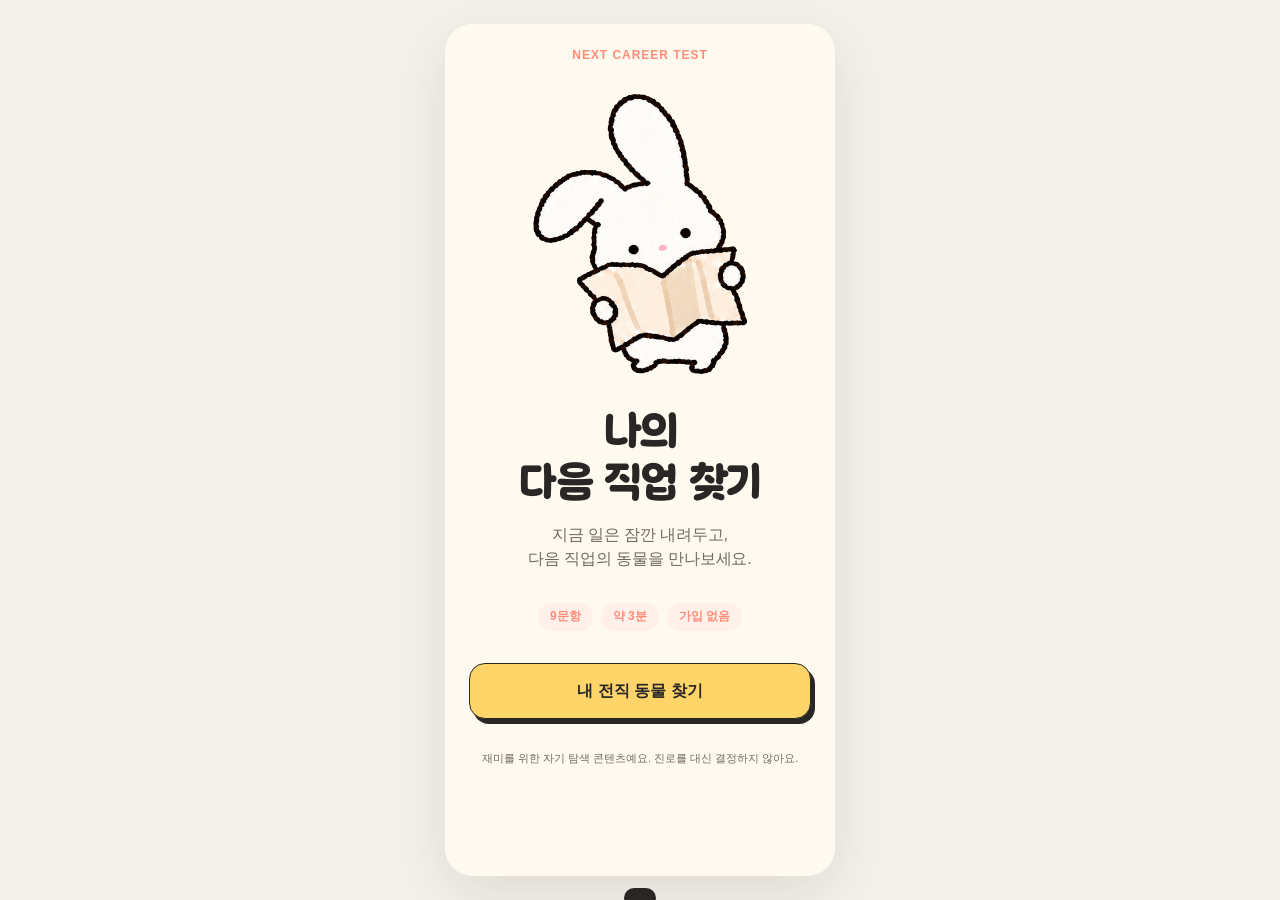
==== generated/index.html @ 393799ec "Add GA4 funnel analytics" ====
<!doctype html>
<html lang="ko">
  <head>
    <meta charset="utf-8" />
    <meta name="viewport" content="width=device-width, initial-scale=1" />
    <meta name="theme-color" content="#fffaf0" />
    <meta name="description" content="9개의 질문으로 만나는 나의 다음 직업 동물" />
    <title>나의 다음 직업 찾기</title>
    <link rel="stylesheet" href="styles.css?v=20261103d" />
    <script async src="https://www.googletagmanager.com/gtag/js?id=G-WHM8Y81MM2"></script>
    <script src="app.js?v=20261103d" defer></script>
  </head>
  <body>
    <a class="skip-link" href="#app">본문으로 건너뛰기</a>
    <main id="app" class="app-shell" tabindex="-1" aria-live="polite">
      <section class="loading-card" aria-label="불러오는 중">
        <p class="eyebrow">CAREER ANIMAL LOADING</p>
        <h1>동물 친구들이 출근 중이에요…</h1>
      </section>
    </main>
    <div id="toast" class="toast" role="status" aria-live="polite"></div>
  </body>
</html>
---- generated/styles.css ----
@font-face {
  font-family: "Hakgyoansim Dunggeunmiso Web";
  src: url("assets/fonts/Hakgyoansim-Dunggeunmiso-TTF-B.ttf") format("truetype");
  font-style: normal;
  font-weight: 700;
  font-display: swap;
}

:root {
  color-scheme: light;
  --ink: #292725;
  --muted: #6f6962;
  --paper: #fffaf0;
  --card: #fffef9;
  --white: #fff;
  --line: #ded6cb;
  --coral: #ff8d78;
  --coral-soft: #fff0ea;
  --yellow: #ffd56a;
  --purple: #a978e8;
  --purple-soft: #f3ebff;
  --green-soft: #dff7ec;
  --display: "Hakgyoansim Dunggeunmiso Web", "Arial Rounded MT Bold", system-ui, sans-serif;
  --body: Pretendard, SUIT, -apple-system, BlinkMacSystemFont, "Segoe UI", sans-serif;
}

* { box-sizing: border-box; }
html { min-height: 100%; background: #f4f1eb; }

body {
  min-height: 100vh;
  margin: 0;
  color: var(--ink);
  font-family: var(--body);
  background: #f4f1eb;
}

button, select { font: inherit; }
button { -webkit-tap-highlight-color: transparent; }

.skip-link {
  position: fixed;
  left: 1rem;
  top: -5rem;
  z-index: 100;
  padding: 0.7rem 1rem;
  color: white;
  background: var(--ink);
  border-radius: 0.8rem;
}

.skip-link:focus { top: 1rem; }

.app-shell {
  width: min(100%, 390px);
  min-height: 100vh;
  margin: 0 auto;
  padding: 0;
  background: var(--paper);
}

.app-shell:focus { outline: none; }

.screen, .loading-card {
  width: 100%;
  min-height: 100vh;
  animation: arrive 280ms ease-out both;
}

.hero {
  display: flex;
  flex-direction: column;
  align-items: center;
  gap: 32px;
  min-height: 844px;
  padding: 24px;
  overflow: hidden;
  text-align: center;
  border-radius: 28px;
  background: var(--paper);
}

.eyebrow {
  width: 100%;
  margin: 0;
  color: var(--coral);
  font-size: 12px;
  font-weight: 800;
  line-height: 1.2;
  letter-spacing: 0.08em;
  text-align: center;
}

.hero-cast {
  width: 280px;
  height: 280px;
  object-fit: contain;
  display: block;
}

.hero-heading { display: grid; gap: 16px; width: 100%; }

h1, h2, h3 {
  margin: 0;
  color: var(--ink);
  font-family: var(--display);
  text-wrap: balance;
  word-break: keep-all;
  overflow-wrap: break-word;
}

.hero h1 {
  display: grid;
  font-size: 42px;
  line-height: 1.2;
  letter-spacing: -0.04em;
}

.hero-copy {
  margin: 0;
  color: var(--muted);
  font-size: 16px;
  font-weight: 500;
  line-height: 1.5;
  letter-spacing: -0.01em;
  word-break: keep-all;
}

.meta-pills, .tag-row, .keyword-row {
  display: flex;
  flex-wrap: wrap;
  gap: 8px;
  justify-content: center;
}

.pill, .tag, .keyword {
  display: inline-flex;
  align-items: center;
  min-height: 28px;
  padding: 7px 12px;
  border-radius: 999px;
  color: var(--coral);
  background: var(--coral-soft);
  font-size: 12px;
  font-weight: 650;
  line-height: 1.15;
}

.primary-button, .secondary-button, .text-button { min-height: 44px; cursor: pointer; font-weight: 800; }

.primary-button {
  width: 100%;
  min-height: 56px;
  padding: 0 18px;
  border: 1.5px solid var(--ink);
  border-radius: 16px;
  color: var(--ink);
  background: var(--yellow);
  box-shadow: 4px 5px 0 var(--ink);
  font-size: 16px;
}

.primary-button:hover { transform: translate(-1px, -1px); box-shadow: 6px 7px 0 var(--ink); }
.primary-button:active { transform: translate(3px, 4px); box-shadow: 1px 1px 0 var(--ink); }

.secondary-button {
  width: 100%;
  border: 1.5px solid var(--line);
  border-radius: 16px;
  color: var(--ink);
  background: white;
}

.text-button {
  padding: 0;
  border: 0;
  color: var(--muted);
  background: transparent;
  font-size: 13px;
  font-weight: 650;
}

.hero .primary-button { flex: 0 0 auto; }
.disclaimer { margin: 0; color: var(--muted); font-size: 11px; line-height: 1.45; text-align: center; }

.question-screen {
  display: flex;
  flex-direction: column;
  gap: 32px;
  min-height: 844px;
  padding: 24px;
  border-radius: 28px;
  background: var(--paper);
}

.topbar { display: grid; gap: 8px; }

.progress-label {
  display: flex;
  justify-content: space-between;
  color: var(--muted);
  font-size: 12px;
  font-weight: 650;
  line-height: 20px;
}

.progress-label span:last-child { color: var(--coral); font-weight: 800; }
.progress-track { height: 8px; overflow: hidden; border-radius: 999px; background: var(--line); }
.progress-fill { height: 100%; border-radius: inherit; background: var(--coral); transition: width 220ms ease; }

.question-card {
  min-height: 190px;
  padding: 20px;
  overflow: hidden;
  border: 1px solid var(--line);
  border-radius: 24px;
  background: var(--card);
}

.question-kicker { margin: 0 0 12px; color: var(--coral); font-size: 12px; font-weight: 800; line-height: 1.25; }
.question-card h2 { font-size: 25px; line-height: 1.24; letter-spacing: -0.035em; white-space: pre-line; }
.options { display: grid; gap: 10px; }

.option-button {
  display: flex;
  align-items: center;
  gap: 12px;
  width: 100%;
  min-height: 68px;
  padding: 12px 18px;
  border: 1.5px solid var(--line);
  border-radius: 18px;
  color: var(--ink);
  background: var(--white);
  text-align: left;
  cursor: pointer;
  font-size: 15px;
  font-weight: 500;
  line-height: 1.4;
  letter-spacing: -0.01em;
  transition: border-color 150ms ease, background 150ms ease, transform 150ms ease;
  word-break: keep-all;
  overflow-wrap: break-word;
}

.option-button::before {
  content: "";
  flex: 0 0 auto;
  width: 22px;
  height: 22px;
  border: 1.5px solid var(--line);
  border-radius: 50%;
  background: white;
}

.option-button:hover, .option-button:focus-visible { border-color: var(--coral); background: #fff6f2; transform: translateY(-1px); }
.option-button[aria-pressed="true"] { border-color: var(--coral); background: var(--coral-soft); }
.option-button[aria-pressed="true"]::before { border-color: var(--coral); background: var(--coral); }

.question-hint {
  margin: 0;
  padding: 10px;
  border-radius: 12px;
  color: var(--ink);
  background: var(--purple-soft);
  font-size: 12px;
  font-weight: 500;
  line-height: 1.3;
  text-align: center;
}

.question-actions { display: flex; justify-content: space-between; gap: 1rem; min-height: 44px; }
.question-actions .text-button:last-child { color: var(--coral); }

.result-screen {
  display: flex;
  flex-direction: column;
  gap: 24px;
  min-height: 100vh;
  padding: 20px 20px 48px;
  border-radius: 28px;
  background: var(--paper);
}

.result-hero {
  display: flex;
  flex-direction: column;
  align-items: center;
  justify-content: center;
  gap: 10px;
  min-height: 488px;
  padding: 18px;
  overflow: hidden;
  text-align: center;
  border: 1.5px solid var(--ink);
  border-radius: 28px;
  background: var(--result-soft, var(--purple-soft));
  box-shadow: 5px 6px 0 var(--ink);
}

.result-hero .eyebrow { color: var(--result-accent, var(--purple)); letter-spacing: 0; }
.result-character {
  width: 280px;
  height: 248px;
  object-fit: contain;
  display: block;
  clip-path: inset(var(--crop-top, 0) var(--crop-right, 0) var(--crop-bottom, 0) var(--crop-left, 0));
}
.result-name { width: 100%; font-family: var(--body); font-size: 34px; font-weight: 800; line-height: 1.15; letter-spacing: -0.03em; }
.catchphrase { max-width: 300px; margin: 0; font-size: 16px; font-weight: 800; line-height: 1.45; }
.tag { color: var(--ink); background: white; }

.result-section {
  min-height: 154px;
  padding: 18px;
  border: 1px solid var(--line);
  border-radius: 20px;
  background: var(--card);
}

.result-section h3 { margin: 0 0 8px; font-family: var(--body); font-size: 16px; font-weight: 800; line-height: 1.25; }
.result-section p { margin: 0; color: var(--muted); font-size: 13px; line-height: 1.5; letter-spacing: -0.01em; word-break: keep-all; overflow-wrap: break-word; }
.career-section { min-height: 230px; }
.career-paths { display: grid; grid-template-columns: repeat(3, minmax(0, 1fr)); gap: 8px; margin-top: 12px; }
.career-card { display: flex; min-height: 84px; flex-direction: column; justify-content: center; gap: 5px; padding: 10px 8px; text-align: center; border: 1px solid var(--line); border-radius: 14px; background: white; }
.career-card:nth-child(2) { background: var(--purple-soft); }
.career-card:nth-child(3) { background: var(--green-soft); }
.career-mode { color: var(--muted); font-size: 10px; font-weight: 800; }
.career-card strong { font-size: 12px; line-height: 1.35; word-break: keep-all; }
.bridge-copy { margin-top: 12px !important; padding-top: 10px; border-top: 1px dashed var(--line); }
.result-actions { display: grid; gap: 12px; }
.restart-button { width: 100%; text-align: center; }

.loading-card { display: grid; place-content: center; padding: 24px; text-align: center; background: var(--paper); }
.loading-card h2 { margin-top: 12px; font-size: 26px; }
.loading-dots { display: flex; justify-content: center; gap: 8px; margin-top: 24px; }
.loading-dots span { width: 12px; height: 12px; border-radius: 50%; background: var(--coral); animation: bounce 900ms infinite alternate; }
.loading-dots span:nth-child(2) { animation-delay: 150ms; }
.loading-dots span:nth-child(3) { animation-delay: 300ms; }

.toast {
  position: fixed;
  left: 50%;
  bottom: 20px;
  z-index: 10;
  transform: translate(-50%, 140%);
  padding: 10px 16px;
  border-radius: 999px;
  color: white;
  background: var(--ink);
  transition: transform 200ms ease;
}

.toast.is-visible { transform: translate(-50%, 0); }
:focus-visible { outline: 3px solid #2266dd; outline-offset: 3px; }
@keyframes arrive { from { opacity: 0; transform: translateY(8px); } to { opacity: 1; transform: translateY(0); } }
@keyframes bounce { to { transform: translateY(-9px); opacity: 0.45; } }

@media (max-width: 389px) {
  .hero, .question-screen { gap: 24px; padding-inline: 20px; }
  .hero-cast { width: 250px; height: 250px; }
  .hero h1 { font-size: 38px; }
  .question-card h2 { font-size: 22px; }
}

@media (min-width: 430px) {
  body { padding-block: 24px; }
  .app-shell { min-height: calc(100vh - 48px); border-radius: 28px; box-shadow: 0 18px 60px rgba(71, 56, 42, 0.12); }
  .screen, .loading-card { min-height: calc(100vh - 48px); }
}

@media (prefers-reduced-motion: reduce) {
  *, *::before, *::after { scroll-behavior: auto !important; animation-duration: 0.01ms !important; animation-iteration-count: 1 !important; transition-duration: 0.01ms !important; }
}
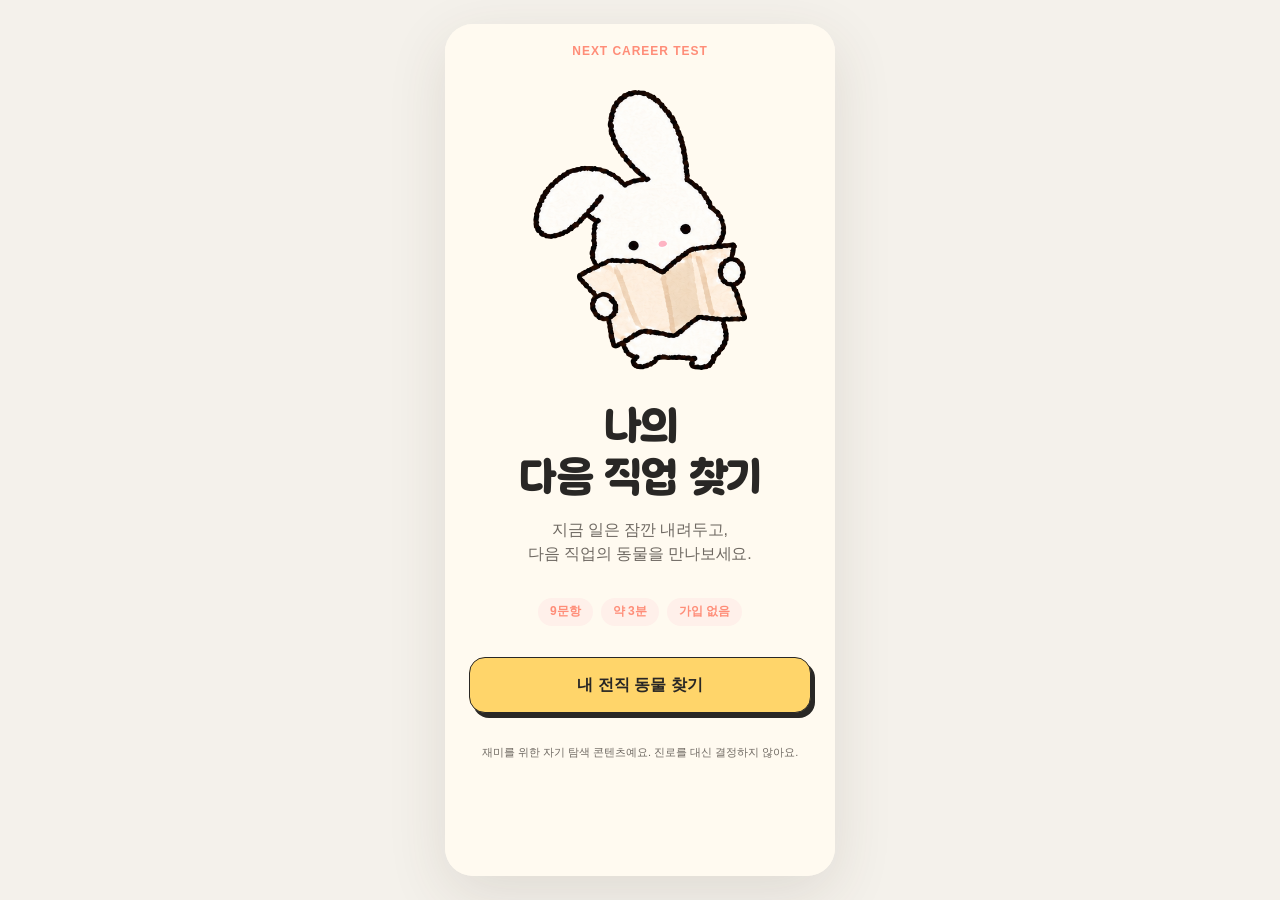
==== commit ac004019: "Fix mobile viewport and hidden toast" ====
--- a/generated/index.html
+++ b/generated/index.html
@@ -2,13 +2,12 @@
 <html lang="ko">
   <head>
     <meta charset="utf-8" />
-    <meta name="viewport" content="width=device-width, initial-scale=1" />
+    <meta name="viewport" content="width=device-width, initial-scale=1, viewport-fit=cover" />
     <meta name="theme-color" content="#fffaf0" />
     <meta name="description" content="9개의 질문으로 만나는 나의 다음 직업 동물" />
     <title>나의 다음 직업 찾기</title>
-    <link rel="stylesheet" href="styles.css?v=20261103d" />
-    <script async src="https://www.googletagmanager.com/gtag/js?id=G-WHM8Y81MM2"></script>
-    <script src="app.js?v=20261103d" defer></script>
+    <link rel="stylesheet" href="styles.css?v=20261104a" />
+    <script src="app.js?v=20261104a" defer></script>
   </head>
   <body>
     <a class="skip-link" href="#app">본문으로 건너뛰기</a>
--- a/generated/styles.css
+++ b/generated/styles.css
@@ -29,6 +29,7 @@
 
 body {
   min-height: 100vh;
+  min-height: 100dvh;
   margin: 0;
   color: var(--ink);
   font-family: var(--body);
@@ -54,6 +55,7 @@
 .app-shell {
   width: min(100%, 390px);
   min-height: 100vh;
+  min-height: 100dvh;
   margin: 0 auto;
   padding: 0;
   background: var(--paper);
@@ -64,6 +66,7 @@
 .screen, .loading-card {
   width: 100%;
   min-height: 100vh;
+  min-height: 100dvh;
   animation: arrive 280ms ease-out both;
 }
 
@@ -71,10 +74,11 @@
   display: flex;
   flex-direction: column;
   align-items: center;
-  gap: 32px;
-  min-height: 844px;
-  padding: 24px;
-  overflow: hidden;
+  gap: clamp(20px, 3.5dvh, 32px);
+  min-height: 100vh;
+  min-height: 100dvh;
+  padding: max(20px, env(safe-area-inset-top)) 24px max(20px, env(safe-area-inset-bottom));
+  overflow-x: hidden;
   text-align: center;
   border-radius: 28px;
   background: var(--paper);
@@ -92,8 +96,8 @@
 }
 
 .hero-cast {
-  width: 280px;
-  height: 280px;
+  width: clamp(220px, 33dvh, 280px);
+  height: clamp(220px, 33dvh, 280px);
   object-fit: contain;
   display: block;
 }
@@ -111,7 +115,7 @@
 
 .hero h1 {
   display: grid;
-  font-size: 42px;
+  font-size: clamp(36px, 5dvh, 42px);
   line-height: 1.2;
   letter-spacing: -0.04em;
 }
@@ -187,8 +191,9 @@
   display: flex;
   flex-direction: column;
   gap: 32px;
-  min-height: 844px;
-  padding: 24px;
+  min-height: 100vh;
+  min-height: 100dvh;
+  padding: max(20px, env(safe-area-inset-top)) 24px max(20px, env(safe-area-inset-bottom));
   border-radius: 28px;
   background: var(--paper);
 }
@@ -343,15 +348,45 @@
   left: 50%;
   bottom: 20px;
   z-index: 10;
-  transform: translate(-50%, 140%);
+  visibility: hidden;
+  opacity: 0;
+  pointer-events: none;
+  transform: translate(-50%, calc(100% + 40px));
   padding: 10px 16px;
   border-radius: 999px;
   color: white;
   background: var(--ink);
-  transition: transform 200ms ease;
-}
-
-.toast.is-visible { transform: translate(-50%, 0); }
+  transition: opacity 160ms ease, transform 200ms ease, visibility 0s linear 200ms;
+}
+
+.toast.is-visible { visibility: visible; opacity: 1; transform: translate(-50%, 0); transition-delay: 0s; }
+
+.image-save-dialog {
+  position: fixed;
+  inset: 0;
+  z-index: 20;
+  display: grid;
+  place-items: center;
+  padding: 18px;
+  overflow-y: auto;
+  background: rgba(41, 39, 37, 0.72);
+}
+
+.image-save-panel {
+  width: min(100%, 430px);
+  padding: 16px;
+  border-radius: 22px;
+  background: var(--paper);
+  box-shadow: 0 20px 70px rgba(0, 0, 0, 0.28);
+}
+
+.image-save-heading { display: flex; align-items: flex-start; gap: 12px; margin-bottom: 14px; }
+.image-save-heading div { flex: 1; }
+.image-save-heading h2 { margin: 0 0 5px; font-size: 18px; line-height: 1.35; word-break: keep-all; }
+.image-save-heading p { margin: 0; color: var(--muted); font-size: 12px; line-height: 1.5; word-break: keep-all; }
+.image-save-close { flex: 0 0 auto; width: 40px; height: 40px; padding: 0; border: 0; border-radius: 50%; color: var(--ink); background: white; font-size: 28px; line-height: 1; cursor: pointer; }
+.image-save-panel img { display: block; width: 100%; height: auto; border-radius: 16px; background: white; -webkit-touch-callout: default; user-select: auto; }
+
 :focus-visible { outline: 3px solid #2266dd; outline-offset: 3px; }
 @keyframes arrive { from { opacity: 0; transform: translateY(8px); } to { opacity: 1; transform: translateY(0); } }
 @keyframes bounce { to { transform: translateY(-9px); opacity: 0.45; } }
@@ -363,7 +398,7 @@
   .question-card h2 { font-size: 22px; }
 }
 
-@media (min-width: 430px) {
+@media (min-width: 600px) {
   body { padding-block: 24px; }
   .app-shell { min-height: calc(100vh - 48px); border-radius: 28px; box-shadow: 0 18px 60px rgba(71, 56, 42, 0.12); }
   .screen, .loading-card { min-height: calc(100vh - 48px); }
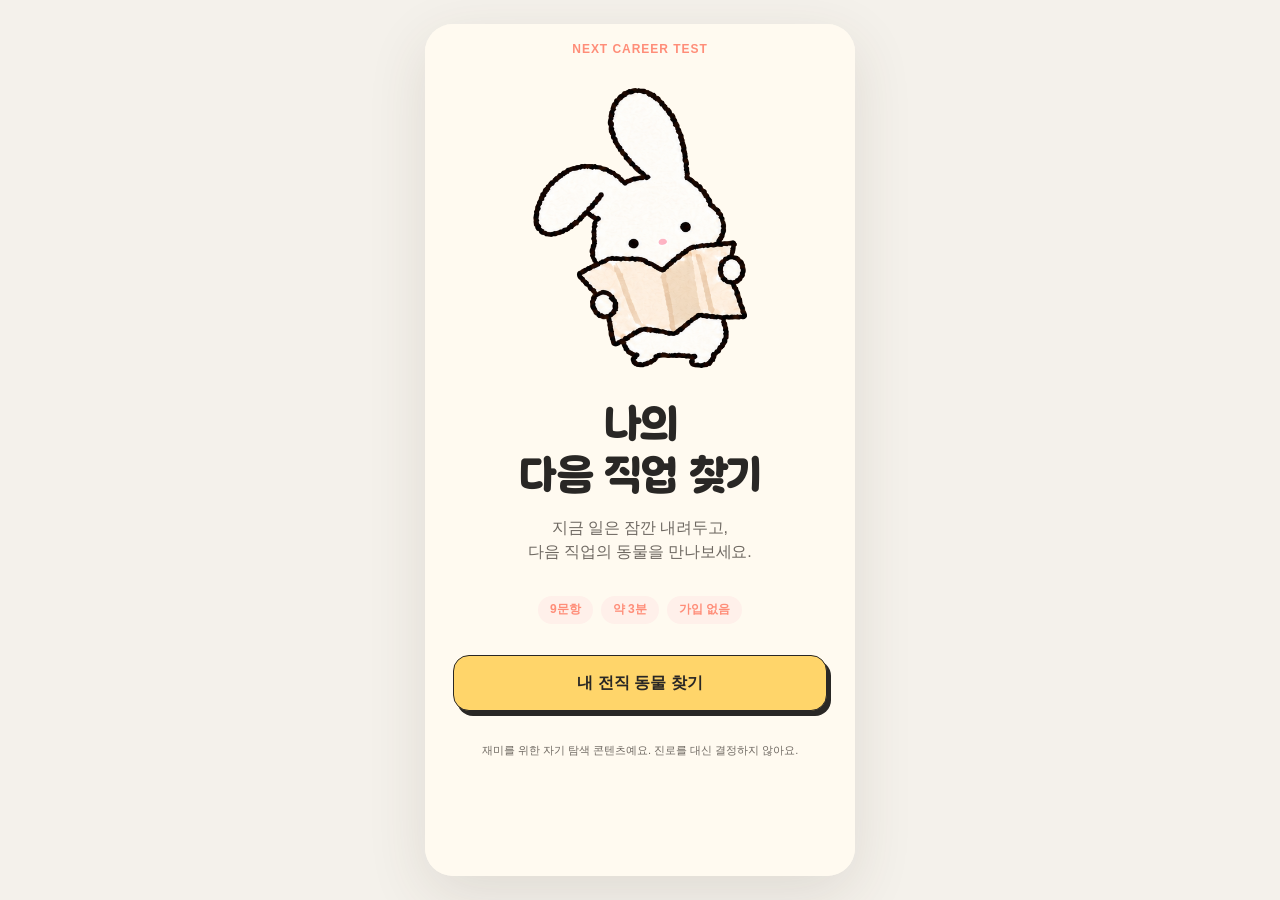
==== commit 8b9c96f3: "Expand responsive layout across screen sizes" ====
--- a/generated/index.html
+++ b/generated/index.html
@@ -6,8 +6,8 @@
     <meta name="theme-color" content="#fffaf0" />
     <meta name="description" content="9개의 질문으로 만나는 나의 다음 직업 동물" />
     <title>나의 다음 직업 찾기</title>
-    <link rel="stylesheet" href="styles.css?v=20261104a" />
-    <script src="app.js?v=20261104a" defer></script>
+    <link rel="stylesheet" href="styles.css?v=20261104b" />
+    <script src="app.js?v=20261104b" defer></script>
   </head>
   <body>
     <a class="skip-link" href="#app">본문으로 건너뛰기</a>
--- a/generated/styles.css
+++ b/generated/styles.css
@@ -53,7 +53,7 @@
 .skip-link:focus { top: 1rem; }
 
 .app-shell {
-  width: min(100%, 390px);
+  width: min(100%, 430px);
   min-height: 100vh;
   min-height: 100dvh;
   margin: 0 auto;
@@ -77,7 +77,7 @@
   gap: clamp(20px, 3.5dvh, 32px);
   min-height: 100vh;
   min-height: 100dvh;
-  padding: max(20px, env(safe-area-inset-top)) 24px max(20px, env(safe-area-inset-bottom));
+  padding: max(18px, env(safe-area-inset-top)) clamp(18px, 5vw, 28px) max(18px, env(safe-area-inset-bottom));
   overflow-x: hidden;
   text-align: center;
   border-radius: 28px;
@@ -96,8 +96,8 @@
 }
 
 .hero-cast {
-  width: clamp(220px, 33dvh, 280px);
-  height: clamp(220px, 33dvh, 280px);
+  width: clamp(210px, min(66vw, 33dvh), 280px);
+  height: clamp(210px, min(66vw, 33dvh), 280px);
   object-fit: contain;
   display: block;
 }
@@ -115,7 +115,7 @@
 
 .hero h1 {
   display: grid;
-  font-size: clamp(36px, 5dvh, 42px);
+  font-size: clamp(34px, min(10vw, 5dvh), 42px);
   line-height: 1.2;
   letter-spacing: -0.04em;
 }
@@ -123,7 +123,7 @@
 .hero-copy {
   margin: 0;
   color: var(--muted);
-  font-size: 16px;
+  font-size: clamp(14px, 4vw, 16px);
   font-weight: 500;
   line-height: 1.5;
   letter-spacing: -0.01em;
@@ -190,10 +190,10 @@
 .question-screen {
   display: flex;
   flex-direction: column;
-  gap: 32px;
-  min-height: 100vh;
-  min-height: 100dvh;
-  padding: max(20px, env(safe-area-inset-top)) 24px max(20px, env(safe-area-inset-bottom));
+  gap: clamp(18px, 3dvh, 32px);
+  min-height: 100vh;
+  min-height: 100dvh;
+  padding: max(18px, env(safe-area-inset-top)) clamp(18px, 5vw, 28px) max(18px, env(safe-area-inset-bottom));
   border-radius: 28px;
   background: var(--paper);
 }
@@ -214,8 +214,8 @@
 .progress-fill { height: 100%; border-radius: inherit; background: var(--coral); transition: width 220ms ease; }
 
 .question-card {
-  min-height: 190px;
-  padding: 20px;
+  min-height: clamp(150px, 22dvh, 190px);
+  padding: clamp(16px, 5vw, 20px);
   overflow: hidden;
   border: 1px solid var(--line);
   border-radius: 24px;
@@ -223,7 +223,7 @@
 }
 
 .question-kicker { margin: 0 0 12px; color: var(--coral); font-size: 12px; font-weight: 800; line-height: 1.25; }
-.question-card h2 { font-size: 25px; line-height: 1.24; letter-spacing: -0.035em; white-space: pre-line; }
+.question-card h2 { font-size: clamp(21px, 6vw, 25px); line-height: 1.24; letter-spacing: -0.035em; white-space: pre-line; }
 .options { display: grid; gap: 10px; }
 
 .option-button {
@@ -231,8 +231,8 @@
   align-items: center;
   gap: 12px;
   width: 100%;
-  min-height: 68px;
-  padding: 12px 18px;
+  min-height: clamp(56px, 8dvh, 68px);
+  padding: 11px clamp(14px, 4.5vw, 18px);
   border: 1.5px solid var(--line);
   border-radius: 18px;
   color: var(--ink);
@@ -282,7 +282,8 @@
   flex-direction: column;
   gap: 24px;
   min-height: 100vh;
-  padding: 20px 20px 48px;
+  min-height: 100dvh;
+  padding: max(18px, env(safe-area-inset-top)) clamp(16px, 4.5vw, 22px) max(40px, env(safe-area-inset-bottom));
   border-radius: 28px;
   background: var(--paper);
 }
@@ -293,8 +294,8 @@
   align-items: center;
   justify-content: center;
   gap: 10px;
-  min-height: 488px;
-  padding: 18px;
+  min-height: clamp(420px, 58dvh, 488px);
+  padding: clamp(14px, 4vw, 18px);
   overflow: hidden;
   text-align: center;
   border: 1.5px solid var(--ink);
@@ -305,14 +306,14 @@
 
 .result-hero .eyebrow { color: var(--result-accent, var(--purple)); letter-spacing: 0; }
 .result-character {
-  width: 280px;
-  height: 248px;
+  width: clamp(220px, 70vw, 300px);
+  height: clamp(200px, 29dvh, 260px);
   object-fit: contain;
   display: block;
   clip-path: inset(var(--crop-top, 0) var(--crop-right, 0) var(--crop-bottom, 0) var(--crop-left, 0));
 }
-.result-name { width: 100%; font-family: var(--body); font-size: 34px; font-weight: 800; line-height: 1.15; letter-spacing: -0.03em; }
-.catchphrase { max-width: 300px; margin: 0; font-size: 16px; font-weight: 800; line-height: 1.45; }
+.result-name { width: 100%; font-family: var(--body); font-size: clamp(28px, 8vw, 36px); font-weight: 800; line-height: 1.15; letter-spacing: -0.03em; }
+.catchphrase { max-width: 320px; margin: 0; font-size: clamp(14px, 4vw, 16px); font-weight: 800; line-height: 1.45; }
 .tag { color: var(--ink); background: white; }
 
 .result-section {
@@ -392,16 +393,25 @@
 @keyframes bounce { to { transform: translateY(-9px); opacity: 0.45; } }
 
 @media (max-width: 389px) {
-  .hero, .question-screen { gap: 24px; padding-inline: 20px; }
-  .hero-cast { width: 250px; height: 250px; }
-  .hero h1 { font-size: 38px; }
-  .question-card h2 { font-size: 22px; }
+  .hero, .question-screen { gap: clamp(16px, 3dvh, 24px); padding-inline: 18px; }
+  .hero-cast { width: clamp(190px, min(68vw, 30dvh), 250px); height: clamp(190px, min(68vw, 30dvh), 250px); }
+  .hero h1 { font-size: clamp(32px, 10vw, 38px); }
+  .career-paths { grid-template-columns: 1fr; }
+  .career-card { min-height: 68px; }
 }
 
 @media (min-width: 600px) {
   body { padding-block: 24px; }
-  .app-shell { min-height: calc(100vh - 48px); border-radius: 28px; box-shadow: 0 18px 60px rgba(71, 56, 42, 0.12); }
-  .screen, .loading-card { min-height: calc(100vh - 48px); }
+  .app-shell { min-height: calc(100vh - 48px); min-height: calc(100dvh - 48px); border-radius: 28px; box-shadow: 0 18px 60px rgba(71, 56, 42, 0.12); }
+  .screen, .loading-card { min-height: calc(100vh - 48px); min-height: calc(100dvh - 48px); }
+}
+
+@media (max-height: 700px) {
+  .hero { gap: 16px; }
+  .hero-cast { width: min(210px, 31dvh); height: min(210px, 31dvh); }
+  .hero-heading { gap: 10px; }
+  .pill, .tag, .keyword { padding-block: 5px; }
+  .primary-button { min-height: 50px; }
 }
 
 @media (prefers-reduced-motion: reduce) {
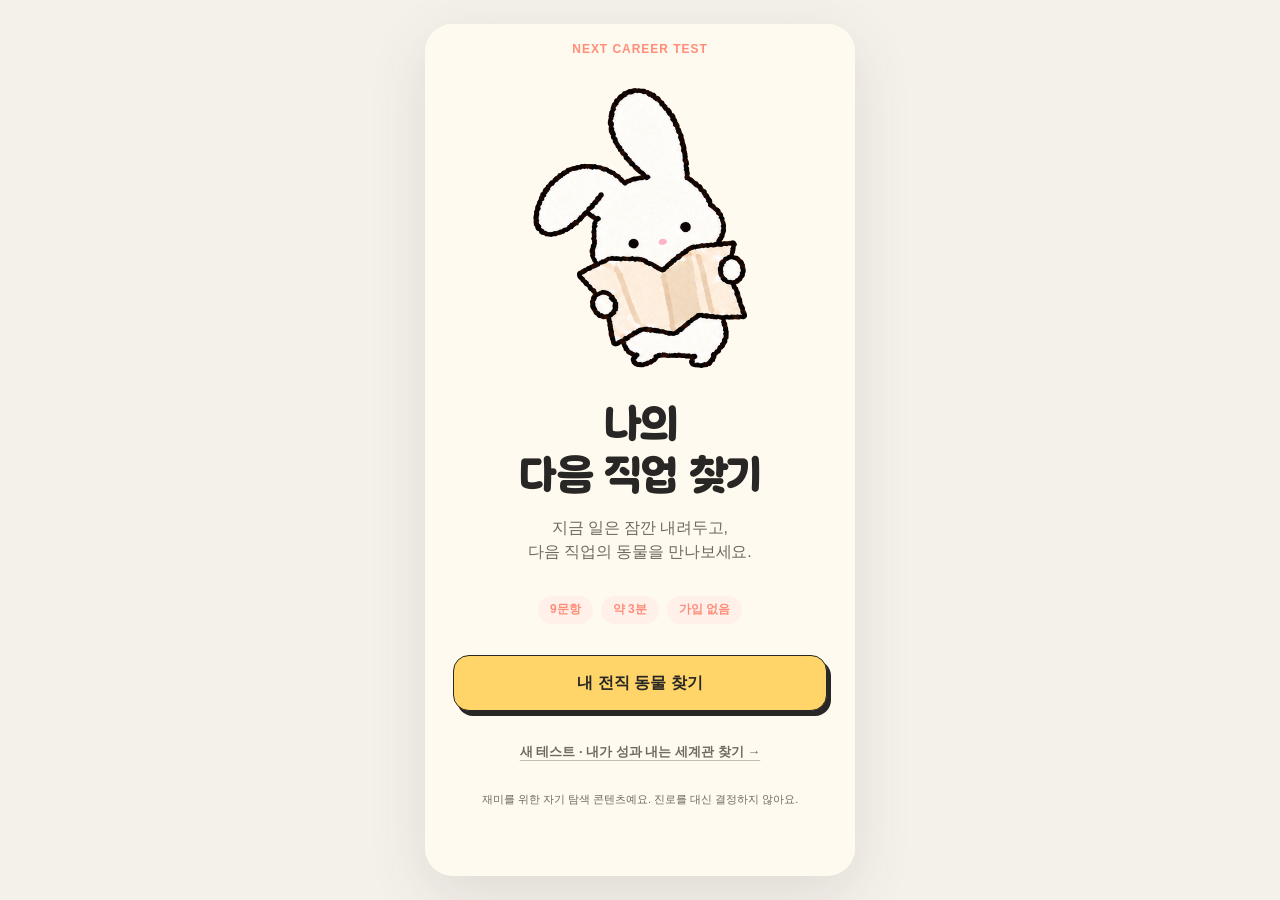
==== commit df6fb37d: "Add work fairy tale personality test" ====
--- a/generated/index.html
+++ b/generated/index.html
@@ -6,8 +6,8 @@
     <meta name="theme-color" content="#fffaf0" />
     <meta name="description" content="9개의 질문으로 만나는 나의 다음 직업 동물" />
     <title>나의 다음 직업 찾기</title>
-    <link rel="stylesheet" href="styles.css?v=20261104b" />
-    <script src="app.js?v=20261104b" defer></script>
+    <link rel="stylesheet" href="styles.css?v=20261104d" />
+    <script src="app.js?v=20261104d" defer></script>
   </head>
   <body>
     <a class="skip-link" href="#app">본문으로 건너뛰기</a>
--- a/generated/styles.css
+++ b/generated/styles.css
@@ -29,7 +29,7 @@
 
 body {
   min-height: 100vh;
-  min-height: 100dvh;
+  min-height: 100svh;
   margin: 0;
   color: var(--ink);
   font-family: var(--body);
@@ -55,7 +55,7 @@
 .app-shell {
   width: min(100%, 430px);
   min-height: 100vh;
-  min-height: 100dvh;
+  min-height: 100svh;
   margin: 0 auto;
   padding: 0;
   background: var(--paper);
@@ -66,7 +66,7 @@
 .screen, .loading-card {
   width: 100%;
   min-height: 100vh;
-  min-height: 100dvh;
+  min-height: 100svh;
   animation: arrive 280ms ease-out both;
 }
 
@@ -74,9 +74,9 @@
   display: flex;
   flex-direction: column;
   align-items: center;
-  gap: clamp(20px, 3.5dvh, 32px);
-  min-height: 100vh;
-  min-height: 100dvh;
+  gap: clamp(20px, 3.5svh, 32px);
+  min-height: 100vh;
+  min-height: 100svh;
   padding: max(18px, env(safe-area-inset-top)) clamp(18px, 5vw, 28px) max(18px, env(safe-area-inset-bottom));
   overflow-x: hidden;
   text-align: center;
@@ -96,8 +96,8 @@
 }
 
 .hero-cast {
-  width: clamp(210px, min(66vw, 33dvh), 280px);
-  height: clamp(210px, min(66vw, 33dvh), 280px);
+  width: clamp(210px, min(66vw, 33svh), 280px);
+  height: clamp(210px, min(66vw, 33svh), 280px);
   object-fit: contain;
   display: block;
 }
@@ -115,7 +115,7 @@
 
 .hero h1 {
   display: grid;
-  font-size: clamp(34px, min(10vw, 5dvh), 42px);
+  font-size: clamp(34px, min(10vw, 5svh), 42px);
   line-height: 1.2;
   letter-spacing: -0.04em;
 }
@@ -185,14 +185,23 @@
 }
 
 .hero .primary-button { flex: 0 0 auto; }
+.other-test-link {
+  color: var(--muted);
+  font-size: 13px;
+  font-weight: 750;
+  line-height: 1.4;
+  text-decoration-color: #c8bdb1;
+  text-underline-offset: 4px;
+}
+.other-test-link:hover, .other-test-link:focus-visible { color: var(--coral); }
 .disclaimer { margin: 0; color: var(--muted); font-size: 11px; line-height: 1.45; text-align: center; }
 
 .question-screen {
   display: flex;
   flex-direction: column;
-  gap: clamp(18px, 3dvh, 32px);
-  min-height: 100vh;
-  min-height: 100dvh;
+  gap: clamp(18px, 3svh, 32px);
+  min-height: 100vh;
+  min-height: 100svh;
   padding: max(18px, env(safe-area-inset-top)) clamp(18px, 5vw, 28px) max(18px, env(safe-area-inset-bottom));
   border-radius: 28px;
   background: var(--paper);
@@ -214,7 +223,7 @@
 .progress-fill { height: 100%; border-radius: inherit; background: var(--coral); transition: width 220ms ease; }
 
 .question-card {
-  min-height: clamp(150px, 22dvh, 190px);
+  min-height: clamp(150px, 22svh, 190px);
   padding: clamp(16px, 5vw, 20px);
   overflow: hidden;
   border: 1px solid var(--line);
@@ -231,7 +240,7 @@
   align-items: center;
   gap: 12px;
   width: 100%;
-  min-height: clamp(56px, 8dvh, 68px);
+  min-height: clamp(56px, 8svh, 68px);
   padding: 11px clamp(14px, 4.5vw, 18px);
   border: 1.5px solid var(--line);
   border-radius: 18px;
@@ -282,7 +291,7 @@
   flex-direction: column;
   gap: 24px;
   min-height: 100vh;
-  min-height: 100dvh;
+  min-height: 100svh;
   padding: max(18px, env(safe-area-inset-top)) clamp(16px, 4.5vw, 22px) max(40px, env(safe-area-inset-bottom));
   border-radius: 28px;
   background: var(--paper);
@@ -294,7 +303,7 @@
   align-items: center;
   justify-content: center;
   gap: 10px;
-  min-height: clamp(420px, 58dvh, 488px);
+  min-height: clamp(420px, 58svh, 488px);
   padding: clamp(14px, 4vw, 18px);
   overflow: hidden;
   text-align: center;
@@ -307,7 +316,7 @@
 .result-hero .eyebrow { color: var(--result-accent, var(--purple)); letter-spacing: 0; }
 .result-character {
   width: clamp(220px, 70vw, 300px);
-  height: clamp(200px, 29dvh, 260px);
+  height: clamp(200px, 29svh, 260px);
   object-fit: contain;
   display: block;
   clip-path: inset(var(--crop-top, 0) var(--crop-right, 0) var(--crop-bottom, 0) var(--crop-left, 0));
@@ -393,8 +402,8 @@
 @keyframes bounce { to { transform: translateY(-9px); opacity: 0.45; } }
 
 @media (max-width: 389px) {
-  .hero, .question-screen { gap: clamp(16px, 3dvh, 24px); padding-inline: 18px; }
-  .hero-cast { width: clamp(190px, min(68vw, 30dvh), 250px); height: clamp(190px, min(68vw, 30dvh), 250px); }
+  .hero, .question-screen { gap: clamp(16px, 3svh, 24px); padding-inline: 18px; }
+  .hero-cast { width: clamp(190px, min(68vw, 30svh), 250px); height: clamp(190px, min(68vw, 30svh), 250px); }
   .hero h1 { font-size: clamp(32px, 10vw, 38px); }
   .career-paths { grid-template-columns: 1fr; }
   .career-card { min-height: 68px; }
@@ -402,13 +411,13 @@
 
 @media (min-width: 600px) {
   body { padding-block: 24px; }
-  .app-shell { min-height: calc(100vh - 48px); min-height: calc(100dvh - 48px); border-radius: 28px; box-shadow: 0 18px 60px rgba(71, 56, 42, 0.12); }
-  .screen, .loading-card { min-height: calc(100vh - 48px); min-height: calc(100dvh - 48px); }
+  .app-shell { min-height: calc(100vh - 48px); min-height: calc(100svh - 48px); border-radius: 28px; box-shadow: 0 18px 60px rgba(71, 56, 42, 0.12); }
+  .screen, .loading-card { min-height: calc(100vh - 48px); min-height: calc(100svh - 48px); }
 }
 
 @media (max-height: 700px) {
   .hero { gap: 16px; }
-  .hero-cast { width: min(210px, 31dvh); height: min(210px, 31dvh); }
+  .hero-cast { width: min(210px, 31svh); height: min(210px, 31svh); }
   .hero-heading { gap: 10px; }
   .pill, .tag, .keyword { padding-block: 5px; }
   .primary-button { min-height: 50px; }
